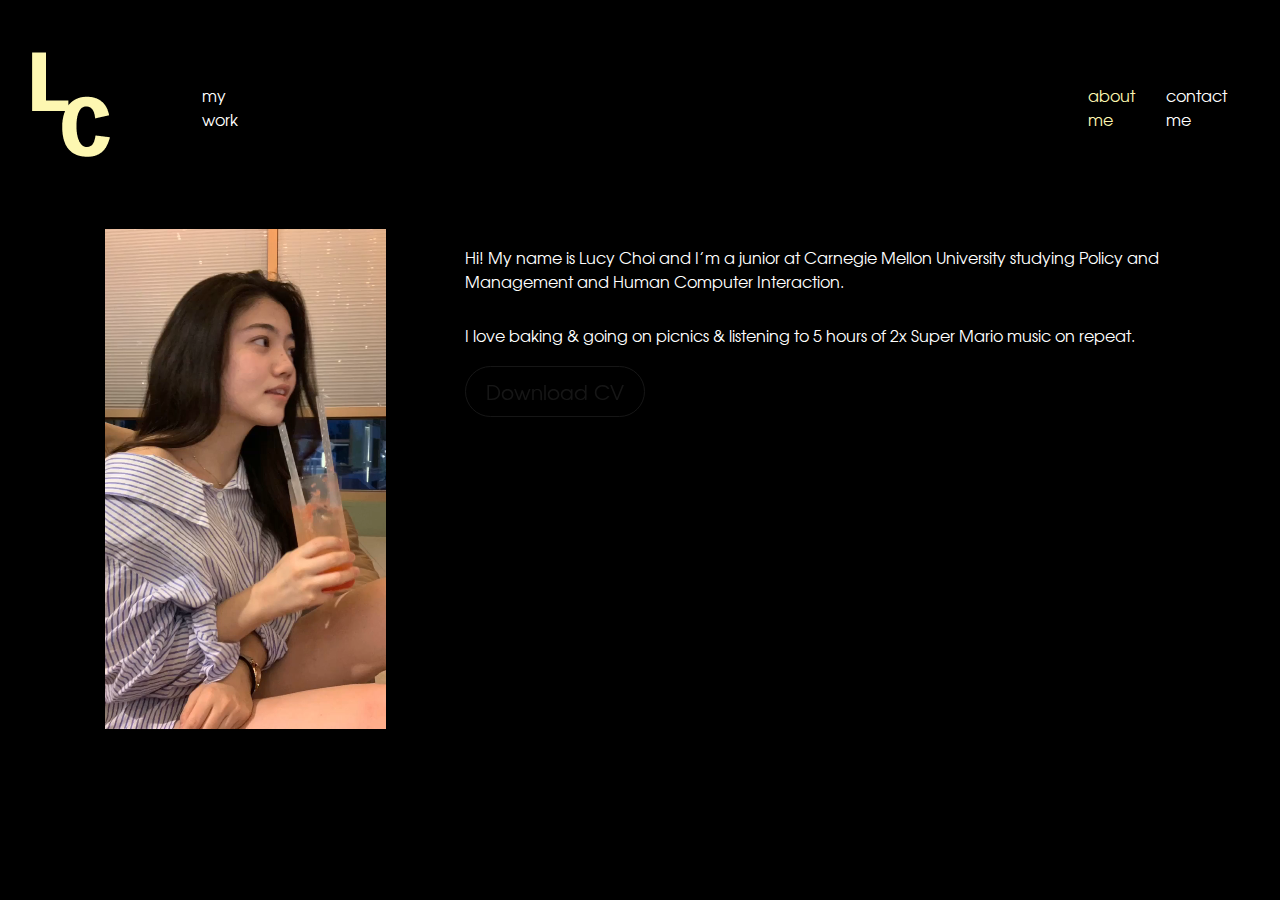
==== about-me.html @ 8d40a5d2 "initial commit" ====
<!DOCTYPE html>
<html lang="en">
<head>
    <meta charset="UTF-8">
    <meta http-equiv="X-UA-Compatible" content="IE=edge">
    <meta name="viewport" content="width=device-width, initial-scale=1.0">
    <link rel="preconnect" href="https://fonts.gstatic.com">
    <link rel="stylesheet" href="/global.css">
    <link rel="stylesheet" href="/about-me.css">
    <title>Portfolio</title>
</head>
<body>
    <main class="main">
        <nav class="header">
            <div class="list">
                <a class="link logo" href="/index.html">
                    <img src="/public/lc.png" alt="Lucy Choi Logo">
                </a>
                <a class="link" href=/my-work.html>
                    my work
                </a>
            </div>
            <div class="list">
                <a class="link active" href="/about-me.html">
                    about me
                </a>
                <a class="link" href="/contact-me.html">
                    contact me
                </a>
            </div>
        </nav>
        <section class="content">
            <video width="600" height="500" autoplay loop muted playsinline>
                <source src="/public/lucy-loop.mp4" type="video/mp4" />
             </video>
             <div>
                <p id="about" class="body">
                    Hi! My name is Lucy Choi and I’m a junior at Carnegie Mellon University studying
                    Policy and Management and  Human Computer Interaction.
                </p>
                <p id="me" class="body">
                    I love baking & going on picnics & listening to 5 hours of 2x Super Mario music on repeat. 
                </p>
                <a class="button link" href="/public/lucy-choi-cv.pdf" target="_blank" rel="noopener noreferrer">
                    Download CV
                </a>
            </div>
        </section>
    </main>
</body>
<script src="https://cdnjs.cloudflare.com/ajax/libs/gsap/3.6.1/gsap.min.js"></script>
<script src="/about-me.js"></script>
</html>
---- global.css ----
@font-face {
    font-family: "TeX Gyre Adventor";
    src: url("/public/fonts/texgyreadventor-regular.otf");
    font-style:normal;
    font-weight:400;
}

@font-face {
    font-family: "TeX Gyre Adventor";
    src: url("/public/fonts/texgyreadventor-bold.otf");
    font-style:normal;
    font-weight:700;
}

*, *::before, *::after {
    box-sizing: border-box;
    font-family: TeX Gyre Adventor;
}

html {
    font-family: TeX Gyre Adventor;
}

body {
    margin: 0;
    background-color: black;
    color: white;
}
---- about-me.css ----
.main {
    position:relative;
    height:100vh;
}

.header {
    display: flex;
    justify-content: space-between;
    padding: 2% 2% 0;
}

.footer {
    position:absolute;
    bottom: 5%;
    left: 2%;
    font-size:30px;
}

.heading {
    margin: 0;
}

.list {
    display: flex;
    align-items:center;
    list-style: none;
    margin: 0;
    padding: 0;
}

.link {
    color: inherit;
    text-decoration: none;
    margin-right: 10%;
}

.link:hover {
    color: #FDF7B1;
}

.active {
    color: #FDF7B1;
}

.logo {
    margin-right: 60%;
}

.logo:hover {
    animation: rotate 0.2s infinite linear;
}

@keyframes rotate {
    from {
        transform: rotate(0deg);
    }
    to {
        transform: rotate(359deg);
    }
}

.content {
    display: flex;
    width: 100%;
    margin: 0;
    padding: 40px 2%;
}

.image {
    width: 100%;
    padding-bottom: 30px;
}

.body {
    margin-bottom: 30px;
    opacity:0;
}

.button {
    padding: 10px 20px;
    border: 1px solid white;
    border-radius: 80px;
    background-color: inherit;
    color: inherit;
    font-size: 20px;
    transition: all 0.3s;
    opacity:0;
}

.button:hover {
    background-color: white;
    color: black;
    transition: all 0.3s;
}

.download {
    display: flex;
    align-items: center;
    justify-content: center;
}
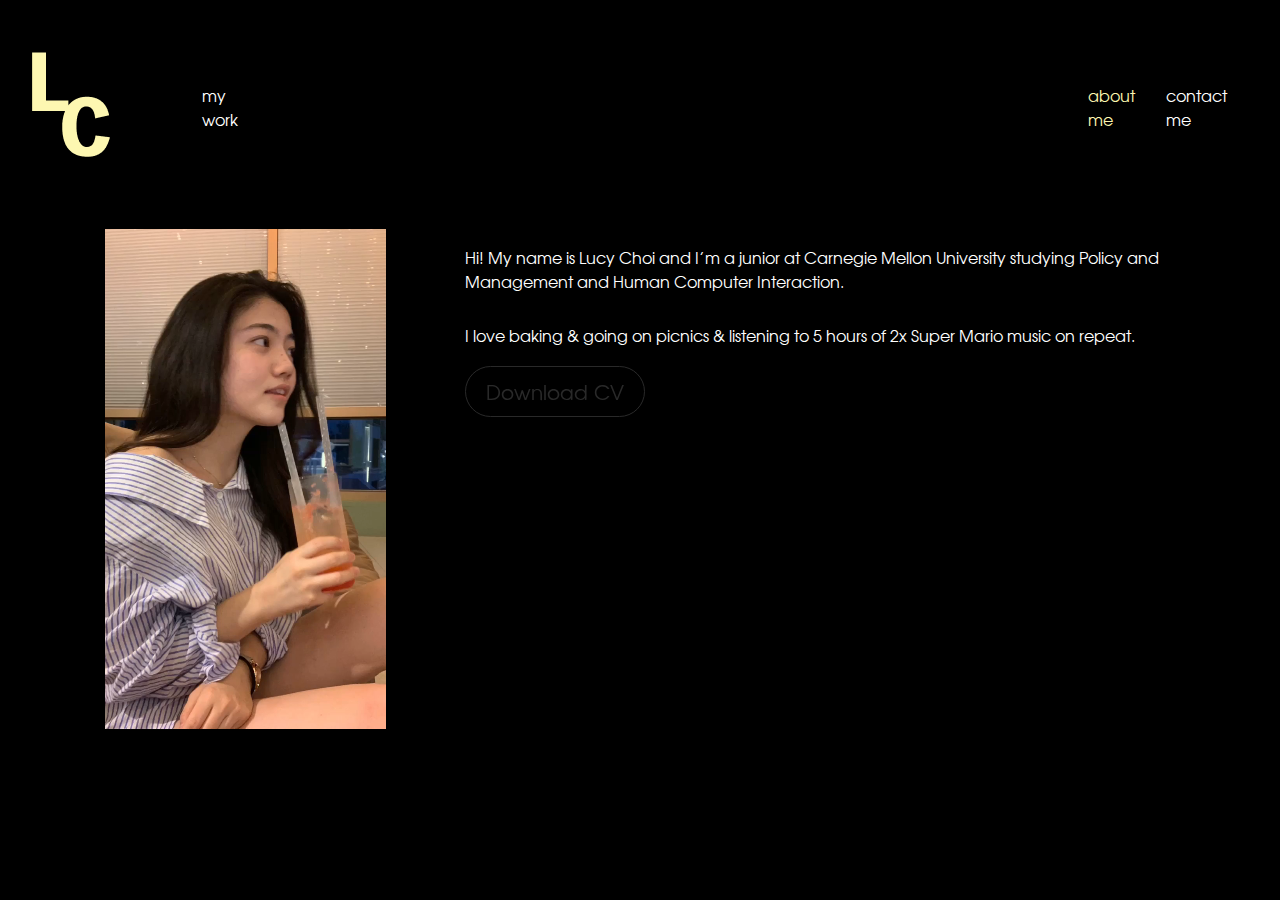
==== commit 394e666a: "Add files via upload" ====
--- a/about-me.html
+++ b/about-me.html
@@ -11,6 +11,7 @@
 </head>
 <body>
     <main class="main">
+        <!-- horizontal header -->
         <nav class="header">
             <div class="list">
                 <a class="link logo" href="/index.html">
@@ -30,9 +31,11 @@
             </div>
         </nav>
         <section class="content">
+            <!-- looped video -->
             <video width="600" height="500" autoplay loop muted playsinline>
                 <source src="/public/lucy-loop.mp4" type="video/mp4" />
              </video>
+             <!-- profile description -->
              <div>
                 <p id="about" class="body">
                     Hi! My name is Lucy Choi and I’m a junior at Carnegie Mellon University studying
@@ -41,6 +44,7 @@
                 <p id="me" class="body">
                     I love baking & going on picnics & listening to 5 hours of 2x Super Mario music on repeat. 
                 </p>
+                <!-- cv download button -->
                 <a class="button link" href="/public/lucy-choi-cv.pdf" target="_blank" rel="noopener noreferrer">
                     Download CV
                 </a>
--- a/global.css
+++ b/global.css
@@ -1,3 +1,4 @@
+/* general formatting */
 @font-face {
     font-family: "TeX Gyre Adventor";
     src: url("/public/fonts/texgyreadventor-regular.otf");
--- a/about-me.css
+++ b/about-me.css
@@ -1,3 +1,4 @@
+/* formatting */
 .main {
     position:relative;
     height:100vh;
@@ -34,6 +35,7 @@
     margin-right: 10%;
 }
 
+/* hover change */
 .link:hover {
     color: #FDF7B1;
 }
@@ -42,6 +44,7 @@
     color: #FDF7B1;
 }
 
+/* logo hover animation */
 .logo {
     margin-right: 60%;
 }
@@ -59,6 +62,7 @@
     }
 }
 
+/* description centered */
 .content {
     display: flex;
     width: 100%;
@@ -76,6 +80,7 @@
     opacity:0;
 }
 
+/* button hover change */
 .button {
     padding: 10px 20px;
     border: 1px solid white;
